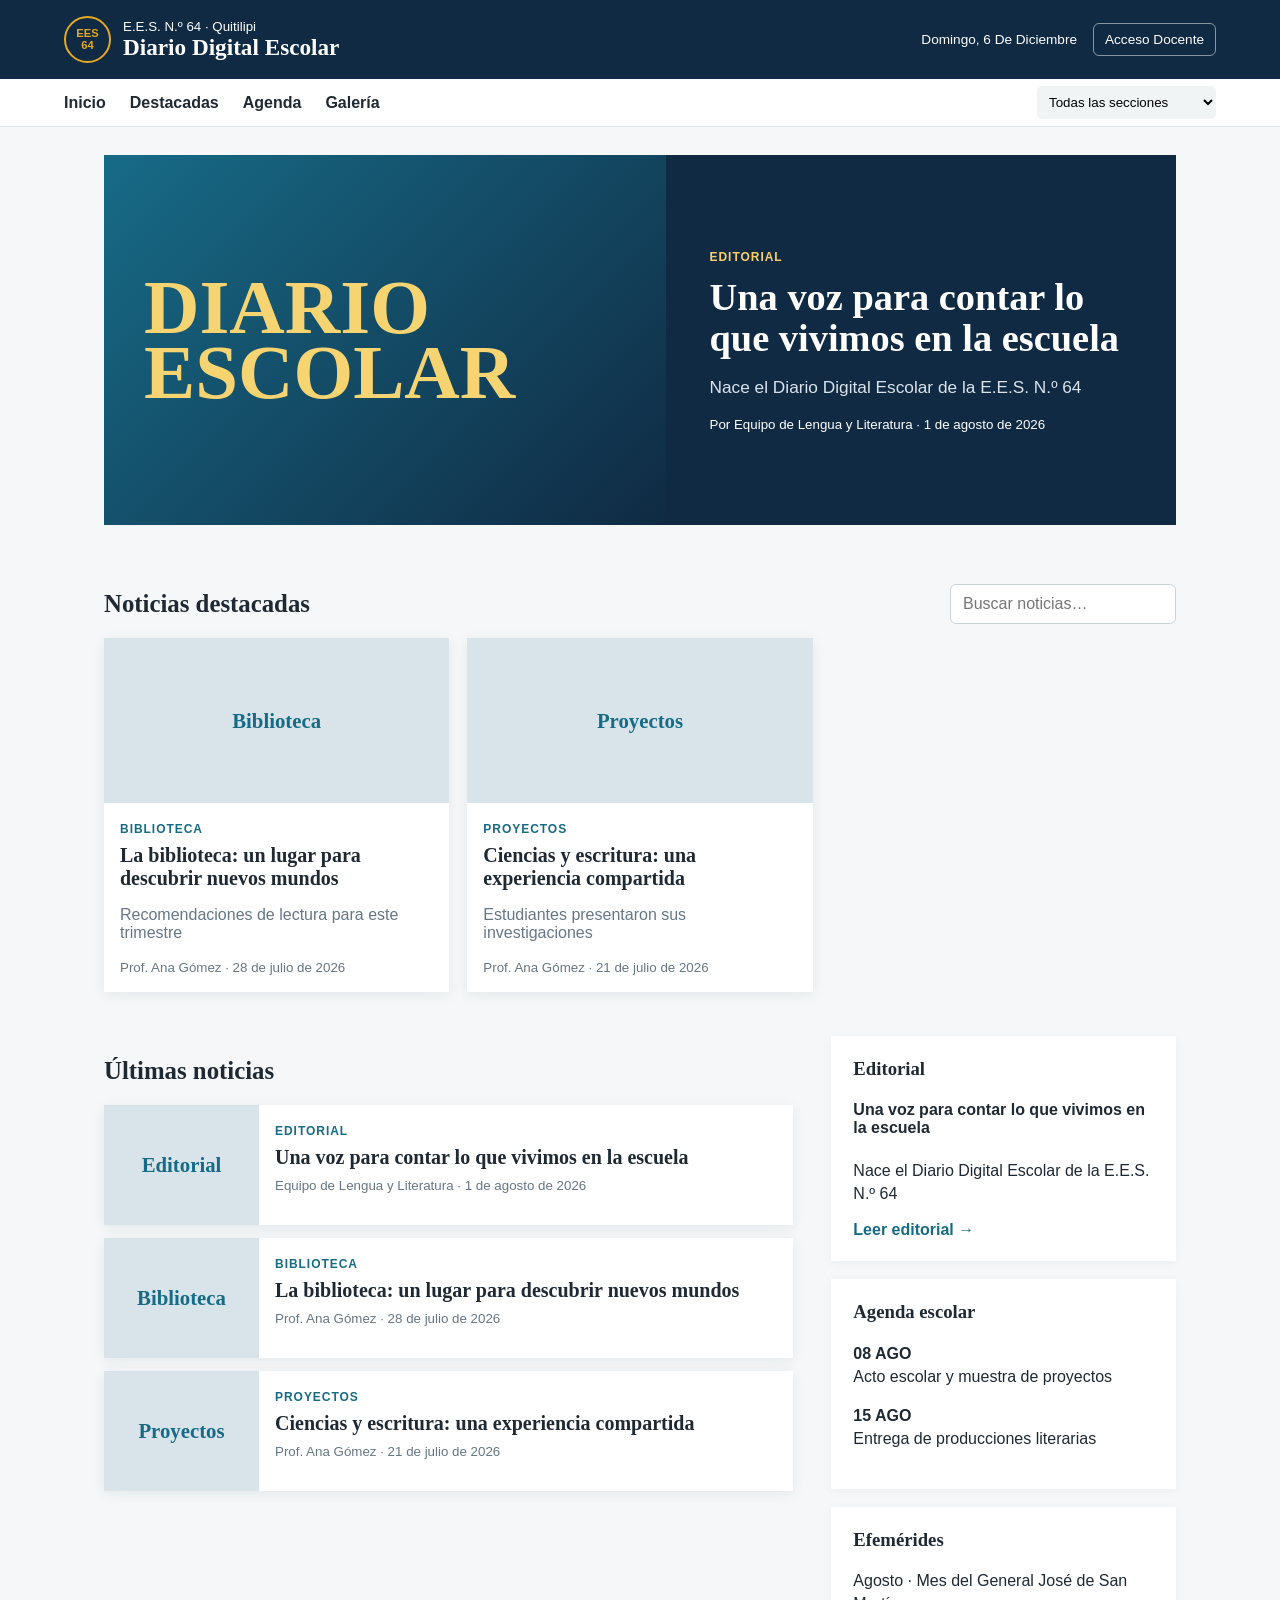
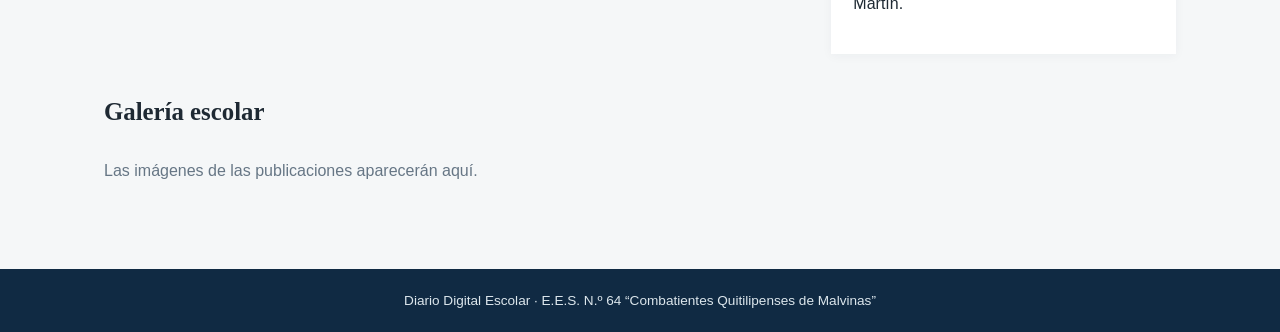
==== index.html @ c7cc0d4f "Version inicial Diario Digital EESN64" ====
<!doctype html>
<html lang="es">

<head>
    <meta charset="utf-8">
    <meta name="viewport" content="width=device-width,initial-scale=1">
    <title>Diario Digital Escolar</title>
    <link rel="stylesheet" href="css/style.css">
</head>

<body>
    <header class="site-header"><a class="brand" href="index.html"><span
                class="seal">EES<br>64</span><span><small>E.E.S. N.º 64 · Quitilipi</small><strong>Diario Digital
                    Escolar</strong></span></a>
        <div class="header-right"><time id="today"></time><a class="access" href="login.html">Acceso docente</a></div>
    </header>
    <nav class="nav"><a href="index.html">Inicio</a><a href="#destacadas">Destacadas</a><a href="#agenda">Agenda</a><a
            href="#galeria">Galería</a><select id="categoryFilter" aria-label="Filtrar por categoría">
            <option value="">Todas las secciones</option>
        </select></nav>
    <main class="container">
        <section id="featured" class="hero"></section>
        <section class="section" id="destacadas">
            <div class="section-title">
                <h2>Noticias destacadas</h2><input id="search" placeholder="Buscar noticias…">
            </div>
            <div id="highlights" class="card-grid"></div>
        </section>
        <section class="section two-col">
            <div>
                <h2>Últimas noticias</h2>
                <div id="recent" class="feed"></div>
            </div>
            <aside class="sidebar">
                <div class="panel">
                    <h3>Editorial</h3>
                    <div id="editorial"></div>
                </div>
                <div class="panel" id="agenda">
                    <h3>Agenda escolar</h3>
                    <div id="events"></div>
                </div>
                <div class="panel">
                    <h3>Efemérides</h3>
                    <p id="ephemeris"></p>
                </div>
            </aside>
        </section>
        <section class="section" id="galeria">
            <h2>Galería escolar</h2>
            <div id="gallery" class="gallery"></div>
        </section>
    </main>
    <footer>Diario Digital Escolar · E.E.S. N.º 64 “Combatientes Quitilipenses de Malvinas”</footer>
    <script src="js/storage.js"></script>
    <script src="js/app.js"></script>
</body>

</html>
---- css/style.css ----
:root{--navy:#102a43;--blue:#176b87;--gold:#e5a824;--paper:#f5f7f8;--ink:#1e2933;--muted:#667685}*{box-sizing:border-box}body{margin:0;background:var(--paper);color:var(--ink);font-family:Inter,Segoe UI,Arial,sans-serif}a{color:inherit;text-decoration:none}button,.button{border:0;background:var(--blue);color:#fff;border-radius:7px;padding:11px 16px;font:inherit;cursor:pointer}.site-header,.dashboard-header{background:var(--navy);color:#fff;padding:16px max(5vw,24px);display:flex;align-items:center;justify-content:space-between;gap:20px}.brand{display:flex;align-items:center;gap:12px}.brand small,.brand strong{display:block}.brand strong{font-family:Georgia,serif;font-size:1.45rem}.seal{display:grid;place-items:center;width:47px;height:47px;border:2px solid var(--gold);border-radius:50%;color:var(--gold);font-weight:800;font-size:.7rem;line-height:1.05;text-align:center}.header-right{display:flex;align-items:center;gap:16px;font-size:.85rem;text-transform:capitalize}.access{border:1px solid #ffffff80;border-radius:6px;padding:8px 11px}.nav{background:#fff;border-bottom:1px solid #dde3e8;padding:0 max(5vw,24px);display:flex;gap:24px;align-items:center;min-height:48px;font-weight:600}.nav select{margin-left:auto;border:0;background:#f1f4f5;padding:8px;border-radius:5px}.container{max-width:1200px;margin:auto;padding:28px 5vw}.hero{background:var(--navy);color:#fff;min-height:370px}.hero>a{display:grid;grid-template-columns:1.1fr 1fr;height:100%}.hero img,.hero-art{width:100%;height:370px;object-fit:cover}.hero-art{background:linear-gradient(135deg,#176b87,#102a43);display:flex;align-items:center;padding:40px;font:800 clamp(2rem,6vw,5rem)/.85 Georgia,serif;color:#f6d471}.hero-copy{padding:44px;align-self:center}.hero h1{font:700 clamp(1.8rem,3vw,3.15rem)/1.07 Georgia,serif;margin:12px 0}.hero p{font-size:1.08rem;color:#dae3eb}.tag{color:var(--blue);font-size:.75rem;font-weight:800;letter-spacing:.08em;text-transform:uppercase}.hero .tag{color:#f7cf6c}.section{margin-top:44px}.section h2{font:700 1.55rem Georgia,serif}.section-title{display:flex;justify-content:space-between;align-items:center;gap:16px}.section-title input,.toolbar input{padding:10px 12px;border:1px solid #cad3da;border-radius:6px;font:inherit}.card-grid{display:grid;grid-template-columns:repeat(3,1fr);gap:18px}.news-card{background:#fff;box-shadow:0 3px 13px #17324b12}.news-card img,.placeholder-image{width:100%;height:165px;object-fit:cover}.placeholder-image{background:#d8e4e9;display:grid;place-items:center;color:var(--blue);font:700 1.3rem Georgia,serif}.card-body{padding:16px}.news-card h3{font:700 1.25rem/1.15 Georgia,serif;margin:7px 0}.news-card p,.news-card small,.muted{color:var(--muted)}.two-col{display:grid;grid-template-columns:2fr 1fr;gap:38px}.feed{display:grid;gap:13px}.compact a{display:flex;background:#fff}.compact img,.compact .placeholder-image{width:155px;height:120px;flex:none}.sidebar{display:grid;align-content:start;gap:18px}.panel{background:#fff;padding:22px;box-shadow:0 2px 10px #17324b0b}.panel h3,.panel h2{font-family:Georgia,serif;margin-top:0}.panel a{color:var(--blue);font-weight:700}.panel p{line-height:1.45}.gallery{display:grid;grid-template-columns:repeat(4,1fr);gap:10px}.gallery img{width:100%;height:155px;object-fit:cover}.gallery .muted{grid-column:1/-1}footer{background:var(--navy);color:#dce6ec;text-align:center;padding:24px;font-size:.85rem;margin-top:45px}.article{max-width:850px;background:#fff;margin-top:36px;padding:clamp(24px,6vw,65px)}.article h1{font:700 clamp(2rem,5vw,3.8rem)/1.04 Georgia,serif;margin:10px 0}.article h2{font-weight:400;color:#596b78;font-size:1.25rem}.byline{font-size:.92rem;color:var(--muted);border-bottom:1px solid #ddd;padding-bottom:18px}.article figure{margin:30px 0}.article figure img{width:100%;max-height:500px;object-fit:cover}.article figcaption{font-size:.85rem;color:var(--muted)}.article-content{font:1.12rem/1.75 Georgia,serif}.article-content blockquote{border-left:4px solid var(--gold);margin:20px 0;padding-left:18px;color:#53626e}.login-page{min-height:100vh;background:linear-gradient(135deg,var(--navy),var(--blue));display:grid;place-items:center}.login-card{background:#fff;width:min(430px,92vw);padding:38px;text-align:center;border-radius:12px;box-shadow:0 15px 50px #0004}.large{margin:auto;width:65px;height:65px;font-size:.85rem}.eyebrow{font-size:.75rem;letter-spacing:.12em;font-weight:800;color:var(--blue)}.login-card label,.editor-wrap label{display:block;text-align:left;font-size:.85rem;font-weight:700;margin-top:14px}.login-card input,.editor-wrap input,.editor-wrap select,.editor-wrap textarea{display:block;width:100%;margin-top:6px;padding:11px;border:1px solid #c8d2da;border-radius:6px;font:inherit}.login-card button{width:100%;margin:21px 0 15px}.hint{font-size:.8rem;color:var(--muted)}
@media(max-width:720px){.header-right time{display:none}.nav{overflow:auto;gap:15px}.nav select{margin-left:0}.hero>a,.two-col{grid-template-columns:1fr}.hero-art,.hero img{height:210px}.hero-copy{padding:26px}.card-grid{grid-template-columns:1fr}.gallery{grid-template-columns:repeat(2,1fr)}.section-title{align-items:stretch;flex-direction:column}.dashboard{grid-template-columns:1fr!important}.dashboard aside{display:flex!important;overflow:auto}.dashboard aside a{white-space:nowrap}.form-grid{grid-template-columns:1fr!important}}
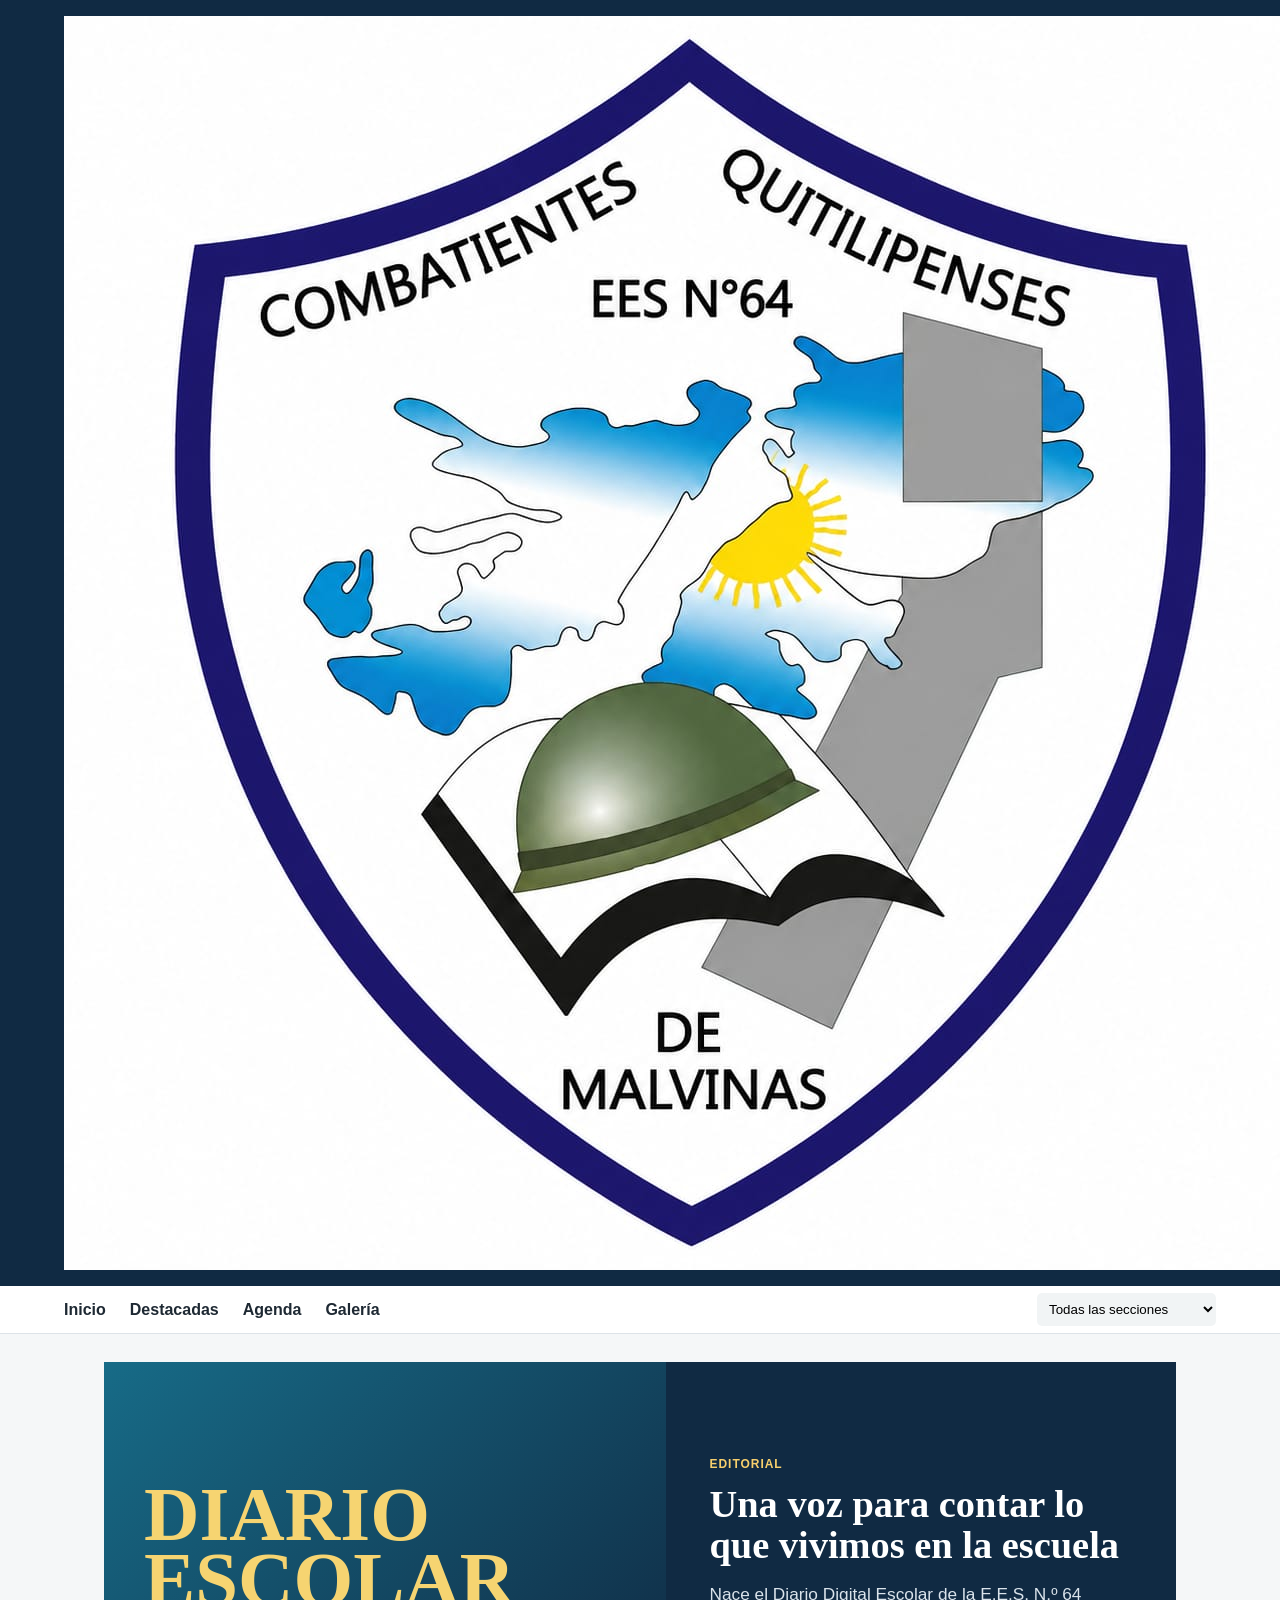
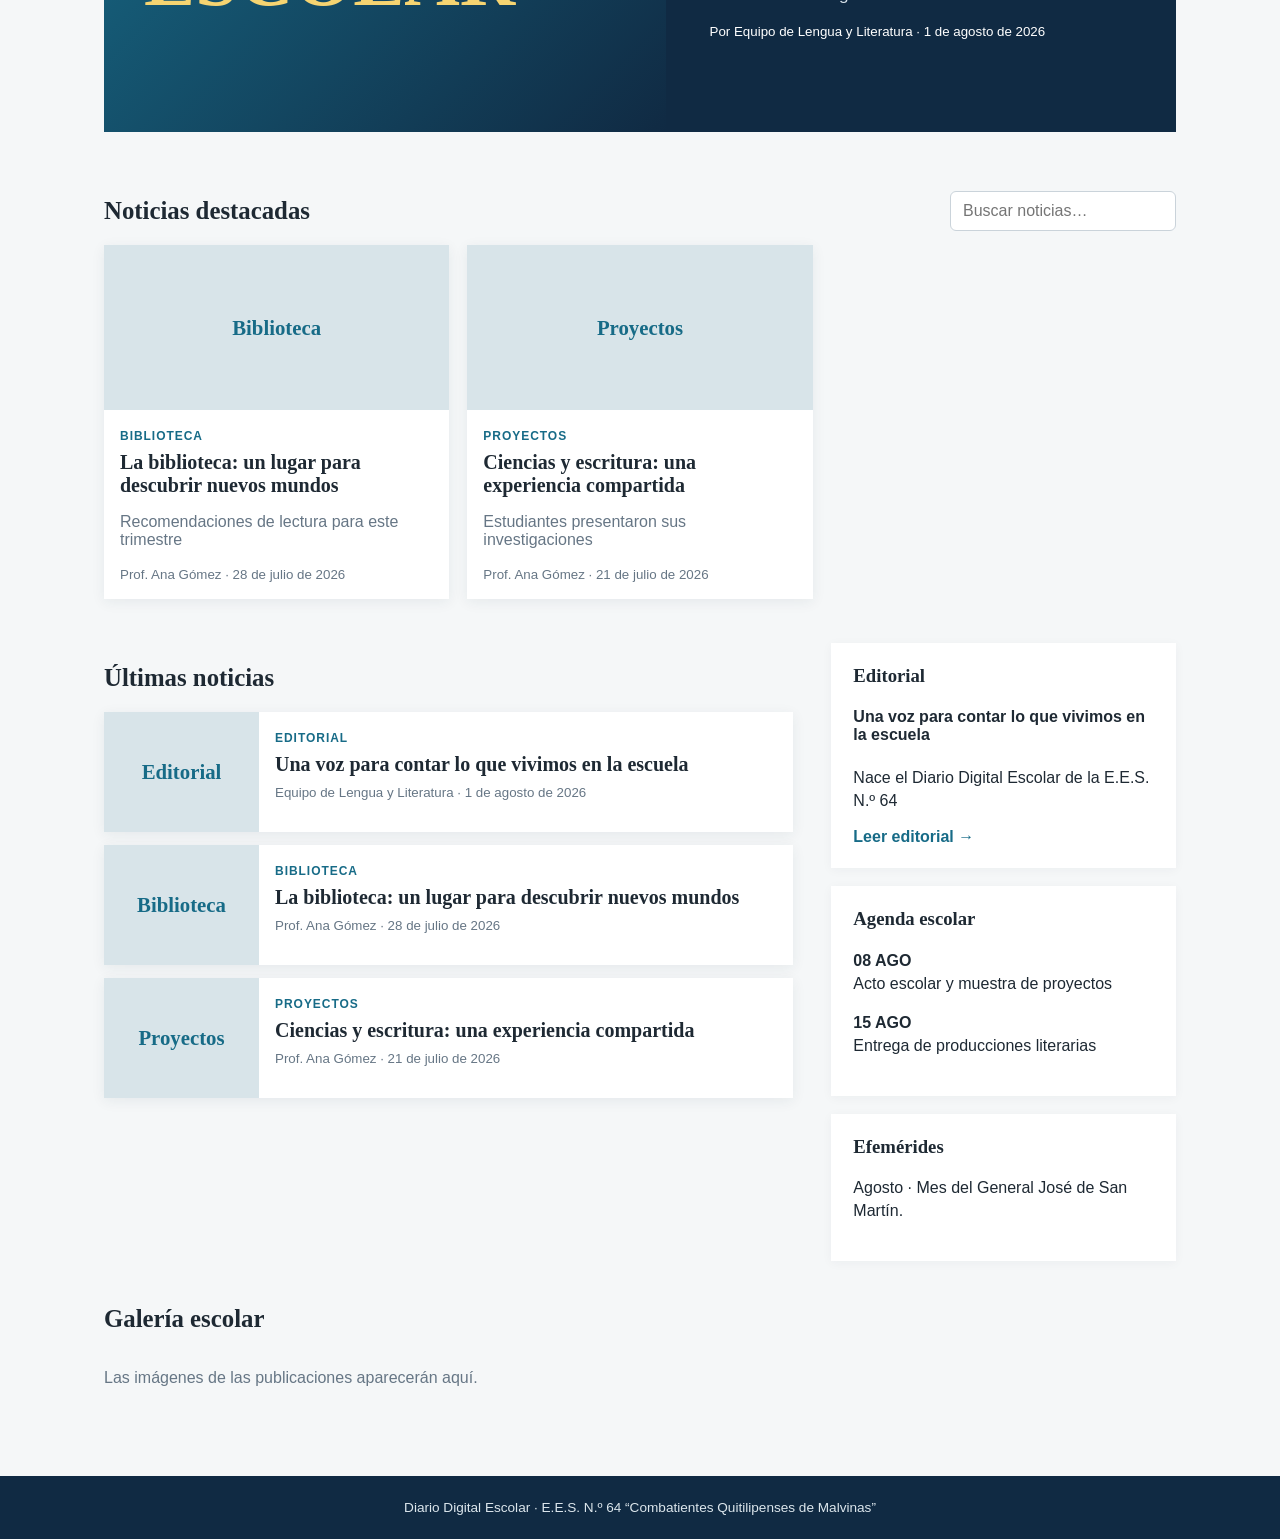
==== commit 5ce00af0: "logo" ====
--- a/index.html
+++ b/index.html
@@ -9,15 +9,30 @@
 </head>
 
 <body>
-    <header class="site-header"><a class="brand" href="index.html"><span
-                class="seal">EES<br>64</span><span><small>E.E.S. N.º 64 · Quitilipi</small><strong>Diario Digital
-                    Escolar</strong></span></a>
-        <div class="header-right"><time id="today"></time><a class="access" href="login.html">Acceso docente</a></div>
-    </header>
-    <nav class="nav"><a href="index.html">Inicio</a><a href="#destacadas">Destacadas</a><a href="#agenda">Agenda</a><a
-            href="#galeria">Galería</a><select id="categoryFilter" aria-label="Filtrar por categoría">
-            <option value="">Todas las secciones</option>
-        </select></nav>
+        <header class="site-header">
+            <a class="brand" href="index.html">
+                <img class="school-logo" src="imagen/Logo64.jpeg" alt="Logo E.E.S. N.º 64">
+                <span>
+                    <small>E.E.S. N.º 64 · Quitilipi</small>
+                    <strong>Diario Digital Escolar</strong>
+                </span>
+            </a>
+
+            <div class="header-right">
+                <time id="today"></time>
+                <a class="access" href="login.html">Acceso docente</a>
+            </div>
+        </header>
+            <nav class="nav">
+                <a href="index.html">Inicio</a>
+                <a href="#destacadas">Destacadas</a>
+                <a href="#agenda">Agenda</a>
+                <a href="#galeria">Galería</a>
+
+            <select id="categoryFilter" aria-label="Filtrar por categoría">
+                <option value="">Todas las secciones</option>
+            </select>
+        </nav>
     <main class="container">
         <section id="featured" class="hero"></section>
         <section class="section" id="destacadas">
